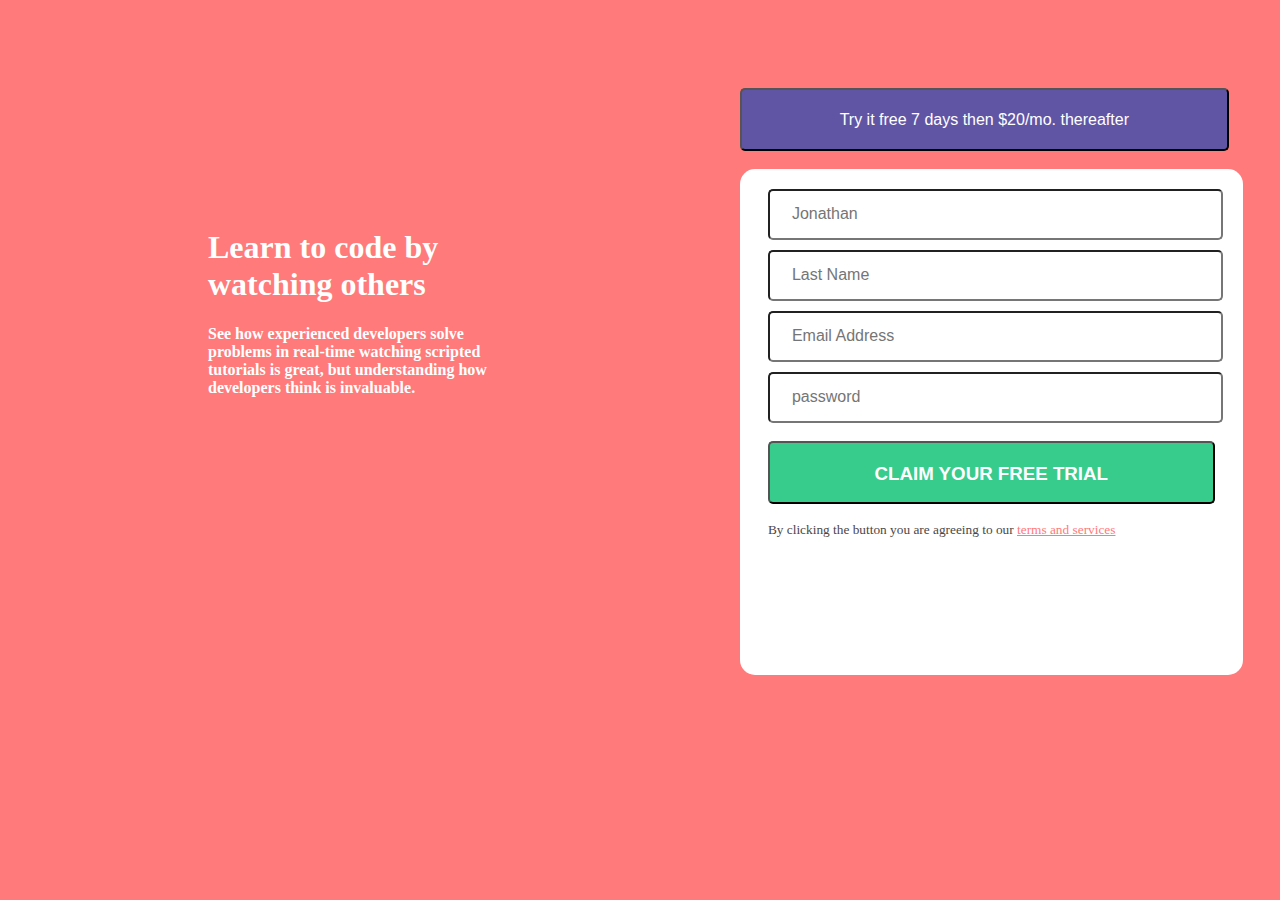
==== index.html @ 0b9fd6ec "comments" ====
<!DOCTYPE html>
<html lang="en">
  <head>
    <meta charset="UTF-8" />
    <meta http-equiv="X-UA-Compatible" content="IE=edge" />
    <meta name="viewport" content="width=device-width, initial-scale=1.0" />
    <title>Responsiveness and media queries</title>
    <link rel="stylesheet" href="styles.css" />
  </head>
  <body>
    <main>
        <div class="container-1">
          <P id="p-1"><h1>Learn to code by watching others</h1></P>
          <p><h4>See how experienced developers solve problems in real-time watching scripted tutorials is great, but understanding how developers think is invaluable.</h4></p>
        </div>
        <div class="container-2">
            <button class="but1">Try it free 7 days then $20/mo. thereafter</button><br><br>
          
          <form class="form">
            <input type="text" id="name" placeholder="Jonathan"> <br><br>
            <input type="text" id="Last-name" placeholder="Last Name"><br><br>
            <input type="email" id="email" placeholder="Email Address"><br><br>
            <input type="password" id="pswd" placeholder="password"><br><br>
            <button class="but2"><h3>CLAIM YOUR FREE TRIAL</h3></button><br>
            <P id="p-2"><small>By clicking the button you are agreeing to our <a href="#" style="color: hsl(0, 100%, 74%) ;"> terms and services</a> </small></P>
          </form>
        </div>
      
     
    </main>
  </body>
</html>
---- styles.css ----
body {
  background-image: url(/bg-intro-desktop.png);
  background-color: hsl(0, 100%, 74%);
}
main {
  display: flex;
  justify-content: center;
}
.container-1 {
  flex: 33.33%;
  padding-top: 200px;
  color: white;
  padding-left: 200px;
}

.container-2 {
  flex: 33.33%;
  padding-top: 80px;
  padding-right: 20%;
  padding-left: 20%;
  color: white;
}

.form {
  background-color: white;
  height: 50vh;
  width: 160%;
  border-radius: 15px;
  padding: 10%;
}

input {
  font-size: medium;
  border-radius: 5px;
  opacity: 1.5;
  padding-bottom: -5em;
  width: 100%;
  height: 5vh;
  margin-top: -8px;
}

#p-2 {
  color: rgb(75, 71, 71);
}
::placeholder {
  padding-left: 20px;
}

.but1 {
  font-size: medium;
  border-radius: 5px;
  opacity: 1.5;
  padding-bottom: -5em;
  width: 175%;
  height: 7vh;
  background-color: hsl(248, 32%, 49%);
  color: white;
}
.but2 {
  font-size: medium;
  border-radius: 5px;
  opacity: 1.5;
  padding-bottom: -5em;
  width: 100%;
  height: 7vh;
  background-color: hsl(154, 59%, 51%);
  color: white;
}

@media screen and (max-width: 375px) {
  main {
    flex-direction: column;
  }

  .container-1 {
    padding-top: 60px;
    color: white;
    padding-left: 110px;
    text-align: center;
  }

  .form {
    background-color: white;
    height: 50vh;
    width: 160%;
    border-radius: 15px;
    padding: 20%;
    text-align: center;
  }

  .but1 {
    font-size: medium;
    border-radius: 5px;
    padding-bottom: -5em;
    width: 187%;
    height: 20vh;
    background-color: hsl(248, 32%, 49%);
    color: white;
    justify-content: center;
  }
}
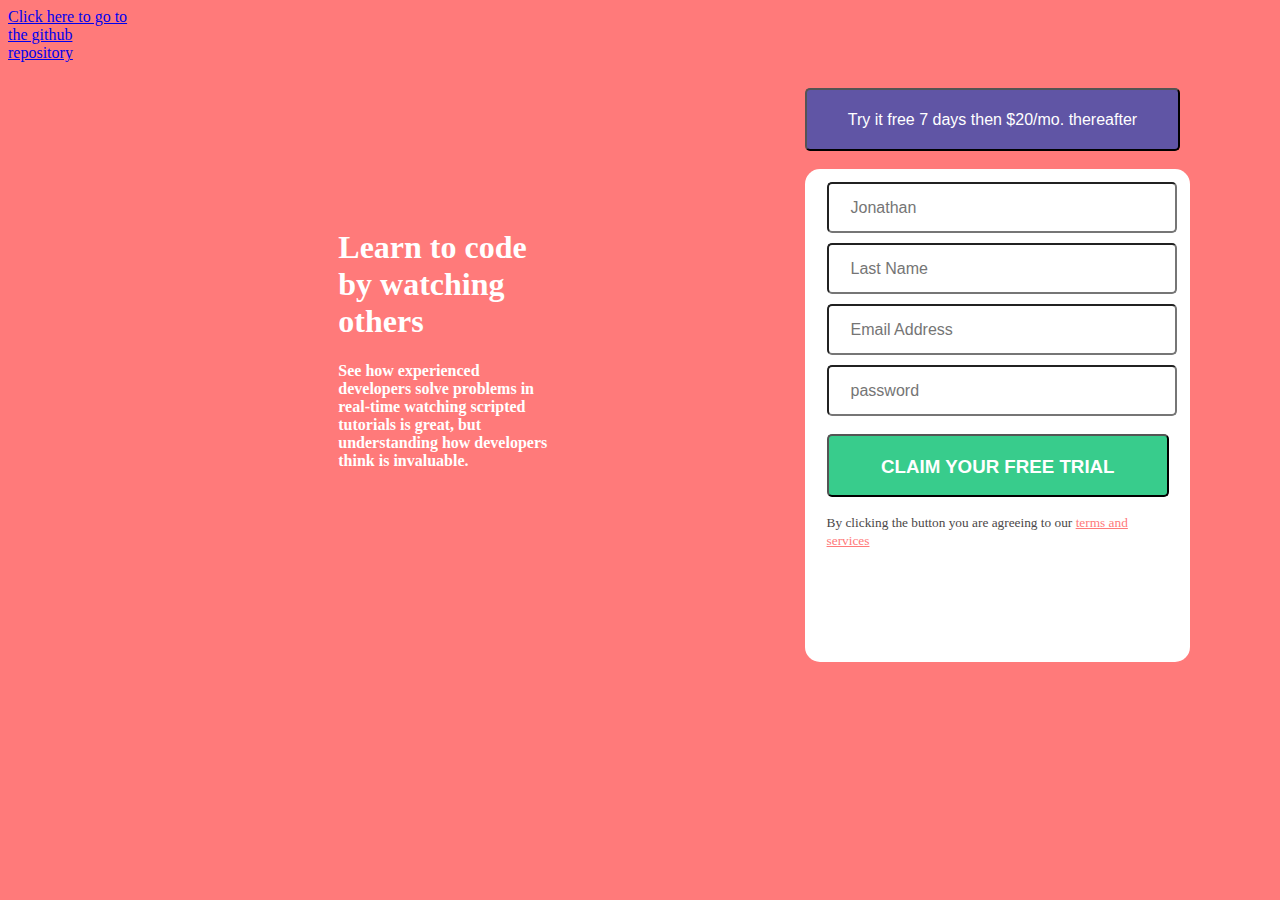
==== commit 810582bc: "Update index.html" ====
--- a/index.html
+++ b/index.html
@@ -9,6 +9,11 @@
   </head>
   <body>
     <main>
+      <head>
+        <div>
+          <a target="_blank" href="https://github.com/Deji98/Responsiveness-and-Media-Queries1">Click here to go to the github repository</a>
+        </div>
+      </head>
         <div class="container-1">
           <P id="p-1"><h1>Learn to code by watching others</h1></P>
           <p><h4>See how experienced developers solve problems in real-time watching scripted tutorials is great, but understanding how developers think is invaluable.</h4></p>
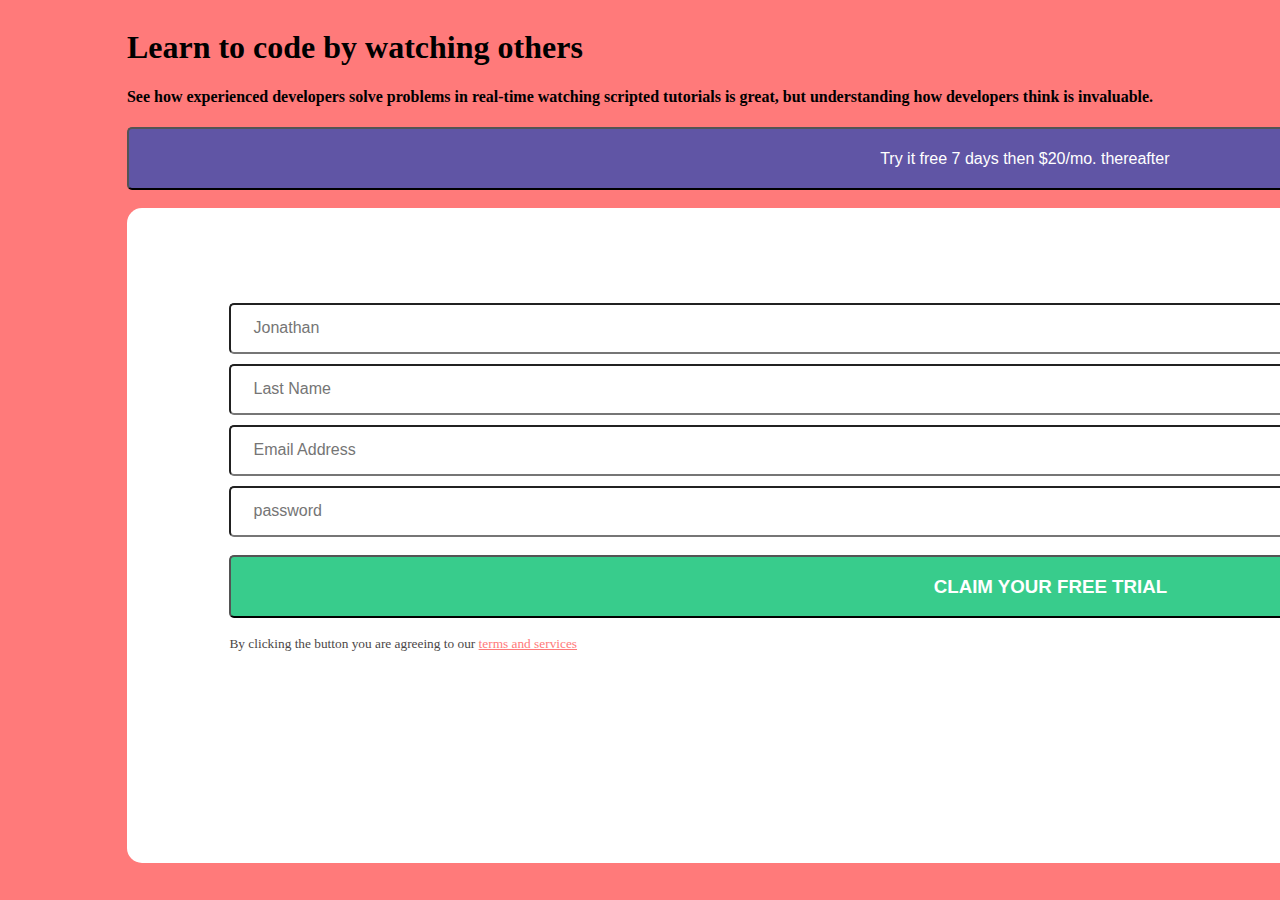
==== commit 1a792d1d: "Update index.html" ====
--- a/index.html
+++ b/index.html
@@ -9,17 +9,15 @@
   </head>
   <body>
     <main>
-      <head>
-        <div>
-          <a target="_blank" href="https://github.com/Deji98/Responsiveness-and-Media-Queries1">Click here to go to the github repository</a>
+
+       <div class="flex-container">
+        <div class="flex-item-1">
+          <P id="p-1"><h1>Learn to code by watching others</h1></P>
+          <p id="p-1"><h4>See how experienced developers solve problems in real-time watching scripted tutorials is great, but understanding how developers think is invaluable.</h4></p>
         </div>
-      </head>
-        <div class="container-1">
-          <P id="p-1"><h1>Learn to code by watching others</h1></P>
-          <p><h4>See how experienced developers solve problems in real-time watching scripted tutorials is great, but understanding how developers think is invaluable.</h4></p>
-        </div>
-        <div class="container-2">
-            <button class="but1">Try it free 7 days then $20/mo. thereafter</button><br><br>
+        <div class="flex-item-2">
+
+          <button class="but1">Try it free 7 days then $20/mo. thereafter</button><br><br>
           
           <form class="form">
             <input type="text" id="name" placeholder="Jonathan"> <br><br>
@@ -30,8 +28,7 @@
             <P id="p-2"><small>By clicking the button you are agreeing to our <a href="#" style="color: hsl(0, 100%, 74%) ;"> terms and services</a> </small></P>
           </form>
         </div>
-      
-     
+      </div>
     </main>
   </body>
 </html>
